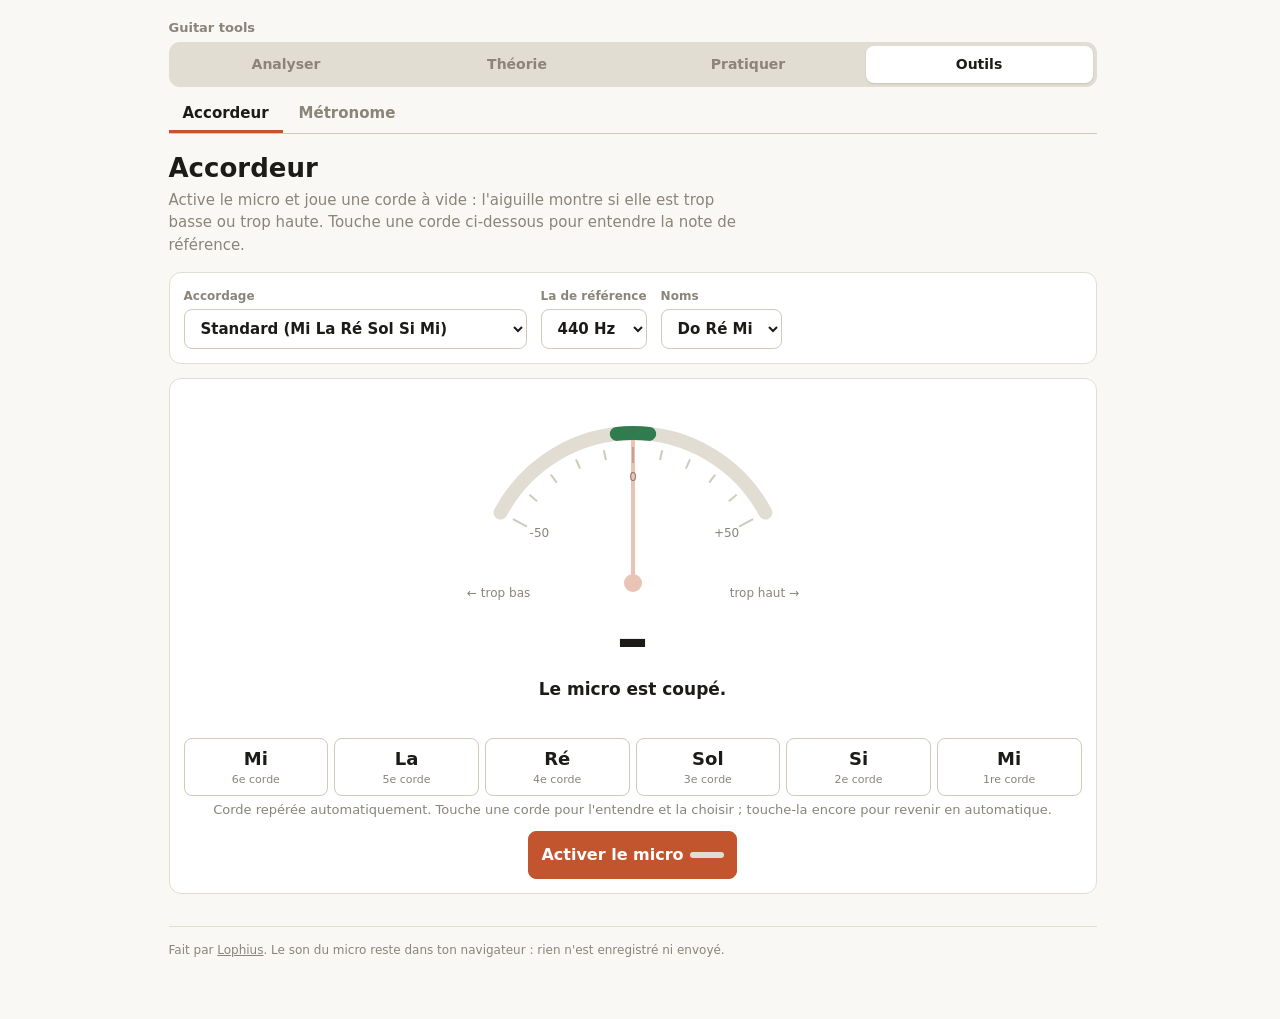
==== accordeur.html @ 3ed65cc6 "Navigation en 4 familles ; Accordeur, Métronome, CAGED, Cercle des quintes ; micro dans Manche et Or" ====
<!DOCTYPE html>
<html lang="fr"><head><meta charset="utf-8"><meta name="viewport" content="width=device-width,initial-scale=1">
<title>Accordeur · Guitar tools</title>
<meta name="description" content="Accordeur de guitare au micro : standard, Drop D, open tunings, La 440 réglable.">
<link rel="icon" href="data:image/svg+xml,%3Csvg xmlns='http://www.w3.org/2000/svg' viewBox='0 0 32 32'%3E%3Crect width='32' height='32' rx='7' fill='%23c2552d'/%3E%3Cg stroke='%23fff' stroke-width='1.6'%3E%3Cpath d='M6 9h20M6 14h20M6 19h20M6 24h20'/%3E%3C/g%3E%3Ccircle cx='13' cy='14' r='3' fill='%23fff'/%3E%3C/svg%3E">
<link rel="stylesheet" href="assets/style.css?v=9">
<style>
:root{--ok:#2f7d4f;--okL:#e2f1e7}
@media(prefers-color-scheme:dark){:root{--ok:#5fbf86;--okL:#17301f}}
.tuner{text-align:center}
.tuner .note{font-size:64px;font-weight:800;line-height:1;margin:4px 0 0;min-height:64px}
.tuner .note sub{font-size:22px;font-weight:600;color:var(--mut);vertical-align:baseline;margin-left:2px}
.tuner .hint{font-size:17px;font-weight:600;min-height:1.6em;margin:6px 0 2px}
.tuner .hint.ok{color:var(--ok)}.tuner .hint.lo,.tuner .hint.hi{color:var(--acc)}
.tuner .hz{font-size:13px;color:var(--mut);font-variant-numeric:tabular-nums;min-height:1.4em}
.gauge{max-width:360px;margin:0 auto}
.gauge svg{width:100%;height:auto}
#needle{transition:transform .12s linear;transform-origin:180px 190px}
.gauge.ok #needle line{stroke:var(--ok)}.gauge.ok #needle circle{fill:var(--ok)}
.strings{display:grid;grid-template-columns:repeat(6,minmax(0,1fr));gap:6px;margin:14px 0 4px}
.strings button{display:flex;flex-direction:column;align-items:center;gap:0;padding:6px 2px;min-height:56px}
.strings button b{font-size:18px}.strings button small{font-size:11px;color:var(--mut)}
.strings button.det{border-color:var(--acc);box-shadow:inset 0 0 0 1px var(--acc)}
.strings button.tuned{background:var(--okL);border-color:var(--ok)}
.strings button.lock{background:var(--acc);border-color:var(--acc);color:#fff}.strings button.lock small{color:#fff}
.go{display:flex;justify-content:center;gap:8px;flex-wrap:wrap;margin-top:12px}
.go button{min-width:200px;min-height:48px;font-size:16px}
</style></head><body><main>
<p class="brand">Guitar tools</p>
<nav class="tabs" id="tabs"></nav>
<h1>Accordeur</h1>
<p class="sub">Active le micro et joue une corde à vide : l'aiguille montre si elle est trop basse ou trop haute. Touche une corde ci-dessous pour entendre la note de référence.</p>

<div class="panel">
  <div class="fields">
    <label class="field">Accordage <select id="tun"></select></label>
    <label class="field">La de référence <select id="a4"></select></label>
    <label class="field">Noms <select id="nom"><option value="fr">Do Ré Mi</option><option value="en">C D E</option></select></label>
  </div>
</div>

<div class="card tuner">
  <div class="gauge" id="gauge"></div>
  <div class="note" id="note">–</div>
  <div class="hint" id="hint">Le micro est coupé.</div>
  <div class="hz" id="hz"></div>
  <div class="strings" id="strings"></div>
  <p class="muted" style="font-size:13px;margin:4px 0 0" id="shelp">Corde repérée automatiquement. Touche une corde pour l'entendre et la choisir ; touche-la encore pour revenir en automatique.</p>
  <div class="go"><button class="pri" id="micBtn" data-label="Activer le micro">Activer le micro</button></div>
</div>

<footer>Fait par <a href="https://www.lophius.be">Lophius</a>. Le son du micro reste dans ton navigateur : rien n'est enregistré ni envoyé.</footer>
</main>
<script src="assets/nav.js?v=8"></script>
<script src="assets/music.js?v=4"></script>
<script>
{
const $=id=>document.getElementById(id);
// Hauteurs de la corde grave à la corde aiguë
const TUN=[
  ['std','Standard (Mi La Ré Sol Si Mi)',[40,45,50,55,59,64]],
  ['dropd','Drop D (Ré La Ré Sol Si Mi)',[38,45,50,55,59,64]],
  ['half','½ ton plus bas (Mib…)',[39,44,49,54,58,63]],
  ['full','1 ton plus bas (Ré Sol Do Fa La Ré)',[38,43,48,53,57,62]],
  ['dropc','Drop C (Do Sol Do Fa La Ré)',[36,43,48,53,57,62]],
  ['dadgad','DADGAD (Ré La Ré Sol La Ré)',[38,45,50,55,57,62]],
  ['openg','Open G (Ré Sol Ré Sol Si Ré)',[38,43,50,55,59,62]],
  ['opend','Open D (Ré La Ré Fa# La Ré)',[38,45,50,54,57,62]],
  ['opene','Open E (Mi Si Mi Sol# Si Mi)',[40,47,52,56,59,64]]
];
const S=M.get('gt.tuner',{tun:'std'});
$('tun').innerHTML=TUN.map(t=>`<option value="${t[0]}">${t[1]}</option>`).join('');$('tun').value=S.tun;
$('a4').innerHTML=[432,435,438,439,440,441,442,443,444,446].map(v=>`<option value="${v}">${v} Hz</option>`).join('');$('a4').value=String(M.A4());
$('nom').value=M.get('gt.nom','fr');
let lock=null,smooth=null,tuned=new Set(),okSince=0,lastDet=null;
const strs=()=>TUN.find(t=>t[0]===$('tun').value)[2];
const nm=m=>{const n=$('nom').value==='fr'?M.FRS:M.SH,f=$('nom').value==='fr'?M.FRF:M.FLT;const pc=((m%12)+12)%12;return [1,3,8,10].includes(pc)&&$('tun').value==='half'?f[pc]:n[pc];};

// Cadran : de -50 à +50 cents
(function(){
  const cx=180,cy=190,R=150,ang=c=>(c/50)*62*Math.PI/180,P=(c,r)=>[cx+r*Math.sin(ang(c)),cy-r*Math.cos(ang(c))];
  let g='';
  const arc=(c0,c1,r,col,w)=>{const[a,b]=P(c0,r),[c,d]=P(c1,r);return `<path d="M${a} ${b} A${r} ${r} 0 0 1 ${c} ${d}" fill="none" stroke="${col}" stroke-width="${w}" stroke-linecap="round"/>`;};
  g+=arc(-50,50,R,'var(--line)',14)+arc(-5,5,R,'var(--ok)',14);
  for(let c=-50;c<=50;c+=10){const[a,b]=P(c,R-14),[x,y]=P(c,R-(c%50===0?30:24));g+=`<line x1="${a}" y1="${b}" x2="${x}" y2="${y}" stroke="var(--line2)" stroke-width="2"/>`;
    if(c%50===0||c===0){const[tx,ty]=P(c,R-44);g+=`<text x="${tx}" y="${ty+4}" font-size="12" text-anchor="middle" fill="var(--mut)">${c>0?'+':''}${c}</text>`;}}
  g+=`<text x="14" y="204" font-size="12" fill="var(--mut)">← trop bas</text><text x="346" y="204" font-size="12" fill="var(--mut)" text-anchor="end">trop haut →</text>`;
  g+=`<g id="needle" opacity=".35"><line x1="${cx}" y1="${cy}" x2="${cx}" y2="${cy-R+8}" stroke="var(--acc)" stroke-width="4" stroke-linecap="round"/><circle cx="${cx}" cy="${cy}" r="9" fill="var(--acc)"/></g>`;
  $('gauge').innerHTML=`<svg viewBox="0 0 360 210" font-family="system-ui,sans-serif">${g}</svg>`;
})();
const needle=()=>document.getElementById('needle');

function drawStrings(){
  const t=strs();
  $('strings').innerHTML=t.map((m,i)=>`<button data-i="${i}" class="${lock===i?'lock':''} ${tuned.has(i)?'tuned':''} ${lastDet===i&&lock==null?'det':''}"><b>${nm(m)}</b><small>${6-i===1?'1re':(6-i)+'e'} corde</small></button>`).join('');
}
function save(){M.set('gt.tuner',{tun:$('tun').value});M.set('gt.a4',+$('a4').value);M.set('gt.nom',$('nom').value);}
function reset(){tuned=new Set();lock=null;smooth=null;lastDet=null;drawStrings();}
['tun','a4','nom'].forEach(id=>$(id).onchange=()=>{save();if(id!=='nom')reset();else drawStrings();});

function show(o){
  const g=$('gauge');
  if(!o||!o.f){if(smooth!=null&&o&&o.rms<.004){needle().setAttribute('opacity','.35');}
    if(!o||o.rms<.004){$('hz').textContent='';$('hint').textContent=M.mic.on?'Joue une corde à vide…':'Le micro est coupé.';$('hint').className='hint';g.classList.remove('ok');}return;}
  const t=strs(),mf=M.freqToMidi(o.f);
  // corde visée : celle choisie, sinon la plus proche de la note entendue
  let i=lock;if(i==null){i=0;t.forEach((m,k)=>{if(Math.abs(mf-m)<Math.abs(mf-t[i]))i=k;});}
  const dev=(mf-t[i])*100;
  if(i!==lastDet)smooth=null;
  smooth=smooth==null||Math.abs(dev-smooth)>60?dev:smooth*.6+dev*.4;
  const c=Math.max(-50,Math.min(50,smooth));
  needle().style.transform=`rotate(${c/50*62}deg)`;needle().setAttribute('opacity','1');
  $('note').innerHTML=`${nm(t[i])}<sub>${Math.floor(t[i]/12)-1}</sub>`;
  $('hz').textContent=`${o.f.toFixed(1)} Hz · visé ${(M.A4()*Math.pow(2,(t[i]-69)/12)).toFixed(1)} Hz · ${smooth>0?'+':''}${Math.round(smooth)} cents`;
  const h=$('hint'),ok=Math.abs(smooth)<=5;g.classList.toggle('ok',ok);
  if(ok){h.textContent='Juste !';h.className='hint ok';if(!okSince)okSince=Date.now();if(Date.now()-okSince>600&&!tuned.has(i)){tuned.add(i);drawStrings();}}
  else{okSince=0;const st=Math.abs(smooth)/100;
    h.textContent=smooth<0?(st>=.75?`Trop bas : monte d'environ ${st.toFixed(1).replace('.',',')} demi-ton`:'Un peu bas : tends la corde'):(st>=.75?`Trop haut : descends d'environ ${st.toFixed(1).replace('.',',')} demi-ton`:'Un peu haut : détends la corde');
    h.className='hint '+(smooth<0?'lo':'hi');}
  if(lastDet!==i){lastDet=i;drawStrings();}
}
$('strings').addEventListener('click',e=>{const b=e.target.closest('button');if(!b)return;const i=+b.dataset.i;
  lock=lock===i?null:i;smooth=null;drawStrings();
  if(lock!=null){const t=M.now()+.05,m=strs()[i];[0,1.3].forEach(d=>M.pluck(t+d,m,.35,2.2));}});
M.micButton($('micBtn'),{onFrame:show,
  onStart:()=>{$('micBtn').firstChild.textContent='Couper le micro ';$('hint').textContent='Joue une corde à vide…';},
  onStop:()=>{$('micBtn').firstChild.textContent='Activer le micro ';show(null);needle().style.transform='rotate(0deg)';needle().setAttribute('opacity','.35');$('note').textContent='–';$('hz').textContent='';}});
drawStrings();
}
</script></body></html>
---- assets/style.css ----
/* Guitar tools — styles communs à tous les onglets.
   Couleurs : orange = note jouée / position de la main, bleu = tonique, rouge = hors gamme. */
:root{
  --bg:#faf8f4;--fg:#1d1b18;--mut:#8a847a;--line:#e2ddd3;--line2:#d0c9bc;
  --acc:#c2552d;--accL:#f7e6dd;--root:#2d6a8f;--rootL:#e4eef5;
  --card:#ffffff;--out:#b3261e;--str:#9c958a;
}
@media(prefers-color-scheme:dark){:root{
  --bg:#161513;--fg:#eee9e0;--mut:#948d82;--line:#2f2c28;--line2:#3d3934;
  --acc:#e07a4f;--accL:#3a2419;--root:#6fb0d6;--rootL:#1b2b36;
  --card:#1f1d1a;--out:#ef6b62;--str:#6b655c;
}}
html{scrollbar-gutter:stable}
[hidden]{display:none!important}
*{box-sizing:border-box;min-width:0}
body{margin:0;background:var(--bg);color:var(--fg);font:15px/1.5 system-ui,-apple-system,"Segoe UI",sans-serif;overflow-x:clip}
main{max-width:960px;margin:auto;padding:18px 16px 60px}
a{color:inherit}

/* En-tête commun */
.brand{font-size:13px;font-weight:600;color:var(--mut);margin:0 0 2px}
nav.tabs{margin:0 0 20px}
nav.tabs .groups{display:grid;grid-template-columns:repeat(4,minmax(0,1fr));gap:4px;background:var(--line);border-radius:11px;padding:4px;margin:4px 0 6px}
nav.tabs .groups a{text-align:center;padding:8px 4px;border-radius:8px;color:var(--mut);text-decoration:none;font-weight:600;font-size:14px;white-space:nowrap;overflow:hidden;text-overflow:ellipsis}
nav.tabs .groups a.on{background:var(--card);color:var(--fg);box-shadow:0 1px 2px rgba(0,0,0,.12)}
nav.tabs .subtabs{display:flex;flex-wrap:wrap;gap:2px;overflow:hidden;border-bottom:1px solid var(--line2)}
nav.tabs .subtabs a{flex:none;padding:9px 14px;color:var(--mut);text-decoration:none;font-weight:600}
/* soulignement dessiné à l'intérieur du lien : rien ne dépasse, donc aucune barre de défilement */
nav.tabs .subtabs a[aria-current]{color:var(--fg);box-shadow:inset 0 -3px 0 var(--acc)}
h1{font-size:26px;line-height:1.1;margin:0 0 6px}
.sub{color:var(--mut);margin:0 0 16px;max-width:62ch}

/* Panneau de réglages */
.panel{background:var(--card);border:1px solid var(--line);border-radius:12px;padding:14px;margin:0 0 14px}
.fields{display:flex;flex-wrap:wrap;gap:12px 14px;align-items:flex-end}
.field{display:flex;flex-direction:column;gap:4px;font-size:12px;font-weight:600;color:var(--mut)}
.check{display:flex;align-items:center;gap:6px;font-size:14px;color:var(--fg);min-height:40px}
.check input{width:18px;height:18px;accent-color:var(--acc)}
select,button,textarea{font:inherit;color:var(--fg)}
select,button{font-size:15px;padding:8px 12px;min-height:40px;border-radius:8px;border:1px solid var(--line2);background:var(--card);cursor:pointer}
select:focus-visible,button:focus-visible,textarea:focus-visible{outline:2px solid var(--acc);outline-offset:2px}
button.pri{background:var(--acc);border-color:var(--acc);color:#fff;font-weight:600}
.grow{margin-left:auto}

/* Contrôle segmenté (positions, suggestions) */
.seg{display:flex;flex-wrap:wrap;gap:6px}
.seg button{font-size:14px;padding:6px 12px;min-height:36px}
.seg button.on{background:var(--acc);border-color:var(--acc);color:#fff;font-weight:600}

/* Bande des notes de la gamme */
.strip{display:flex;flex-wrap:wrap;align-items:center;gap:6px;margin:0 0 10px}
.strip .n{background:var(--card);border:1px solid var(--line2);border-radius:8px;padding:5px 9px;text-align:center;min-width:48px}
.strip .n b{display:block;font-size:16px;line-height:1.2}
.strip .n small{color:var(--mut);font-size:12px}
.strip .n.r{border:2px solid var(--root)}.strip .n.r b{color:var(--root)}
.strip .n.hot{background:var(--acc);border-color:var(--acc)}.strip .n.hot b,.strip .n.hot small{color:#fff}
.strip .st{font-size:11px;color:var(--mut);margin:0 -2px}

/* Légende */
.legend{font-size:13px;color:var(--mut);display:flex;gap:6px 14px;flex-wrap:wrap;margin:0 0 6px}
.dot{display:inline-block;width:12px;height:12px;border-radius:50%;vertical-align:-1px;margin-right:5px}
.dot.play{background:var(--acc)}
.dot.scale{background:var(--card);border:1.5px solid var(--str)}
.dot.root{background:var(--card);border:2px solid var(--root)}
.dot.outs{background:var(--out)}
.dot.box{background:var(--accL);border:1.5px solid var(--acc);border-radius:3px}
.dot.offp{border:1.5px dashed var(--acc)}

/* Cartes */
.card{background:var(--card);border:1px solid var(--line);border-radius:12px;padding:14px;margin:14px 0}
.card h2{font-size:16px;margin:0 0 10px;display:flex;flex-wrap:wrap;gap:4px 10px;align-items:baseline}
.card h2 small{font-weight:400;color:var(--mut);font-size:13px}
.scroll{overflow-x:auto}
/* Dessins qui s'adaptent à la largeur de la carte */
.fit svg{max-width:100%;height:auto}
/* Manche complet (Gammes) : prend toute la largeur de la carte */
.fit.full svg{width:100%}
svg{display:block}
.muted{color:var(--mut)}
.info{font-size:14px;margin:0 0 10px}

/* Manche : note en cours d'écoute */
g.hot circle.dot{fill:var(--acc)!important;stroke:var(--acc)!important}
g.hot text{fill:#fff!important;font-weight:700}

/* Gros chiffres, statistiques */
.stat{display:flex;flex-direction:column;font-size:12px;color:var(--mut)}
.stat b{font-size:22px;color:var(--fg);font-variant-numeric:tabular-nums}
/* Bouton micro */
.mic{display:inline-flex;align-items:center;gap:6px}
.mic.on{background:var(--root);border-color:var(--root);color:#fff;font-weight:600}
.mic .lvl{display:inline-block;width:34px;height:6px;border-radius:3px;background:var(--line);overflow:hidden}
.mic .lvl i{display:block;height:100%;width:0;background:currentColor}

footer{color:var(--mut);font-size:12px;margin-top:32px;padding-top:14px;border-top:1px solid var(--line)}

/* Mobile */
@media(max-width:600px){
  main{padding:12px 12px 48px}
  h1{font-size:22px}
  .sub{font-size:14px}
  nav.tabs .subtabs a{padding:9px 11px}
  nav.tabs .groups a{font-size:13px}
  .panel,.card{padding:12px;border-radius:10px}
  .fields{display:grid;grid-template-columns:minmax(0,1fr) minmax(0,1fr);gap:10px}
  .field select{width:100%}
  .fields .check{grid-column:span 2;min-height:32px}
  .fields button{grid-column:span 2;width:100%}
  .grow{margin-left:0}
  .strip .n{min-width:42px;padding:4px 7px}
  .strip .n b{font-size:15px}
  .legend{font-size:12px}
}
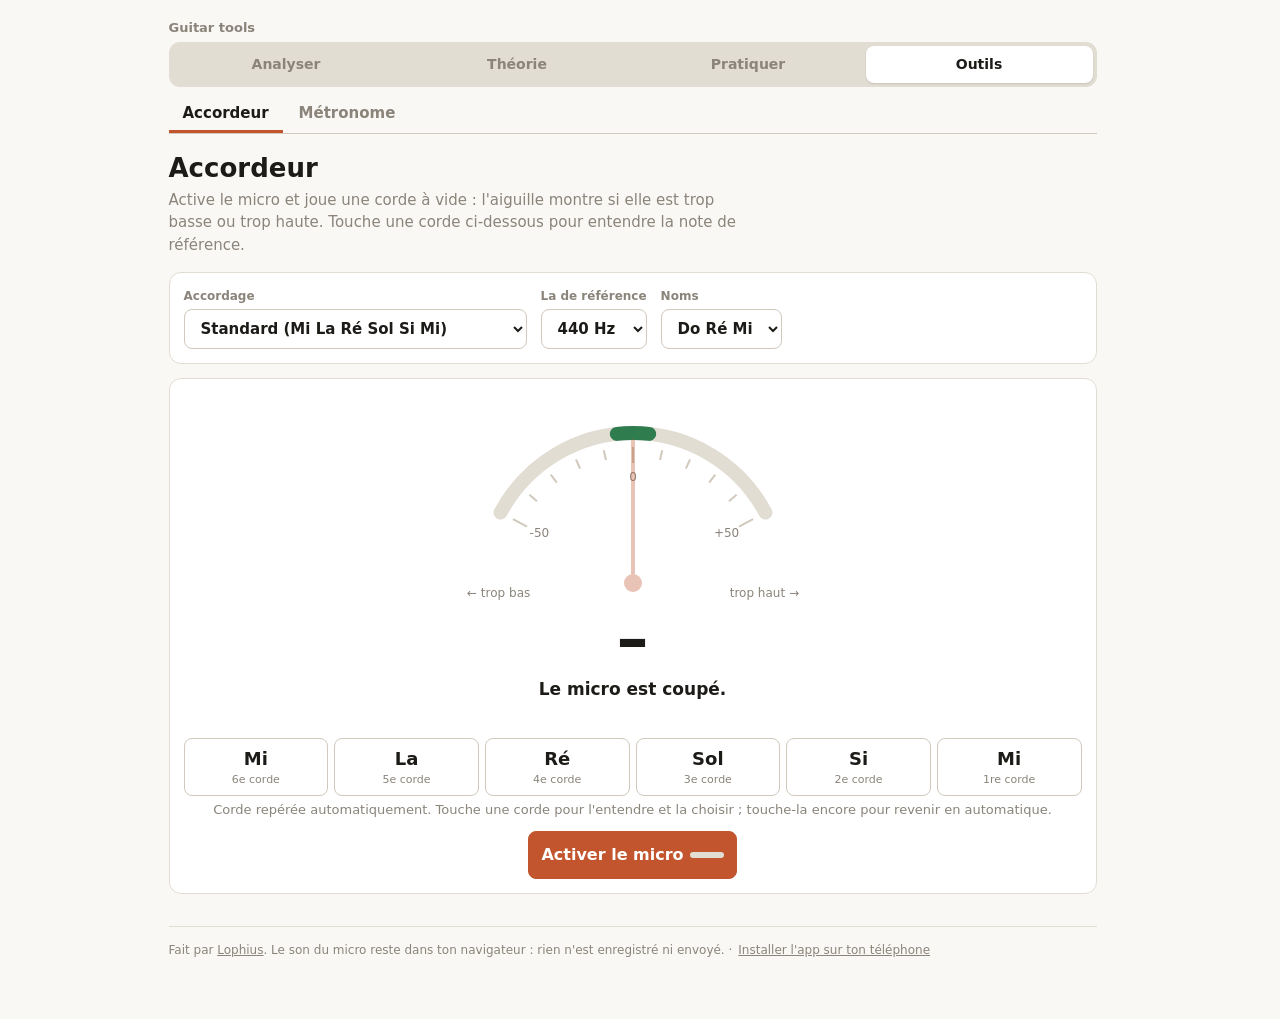
==== commit 0e369a1c: "Application installable (manifest, icônes, service worker hors ligne) et écran gardé allumé pendant " ====
--- a/accordeur.html
+++ b/accordeur.html
@@ -3,7 +3,14 @@
 <title>Accordeur · Guitar tools</title>
 <meta name="description" content="Accordeur de guitare au micro : standard, Drop D, open tunings, La 440 réglable.">
 <link rel="icon" href="data:image/svg+xml,%3Csvg xmlns='http://www.w3.org/2000/svg' viewBox='0 0 32 32'%3E%3Crect width='32' height='32' rx='7' fill='%23c2552d'/%3E%3Cg stroke='%23fff' stroke-width='1.6'%3E%3Cpath d='M6 9h20M6 14h20M6 19h20M6 24h20'/%3E%3C/g%3E%3Ccircle cx='13' cy='14' r='3' fill='%23fff'/%3E%3C/svg%3E">
-<link rel="stylesheet" href="assets/style.css?v=9">
+<link rel="manifest" href="manifest.webmanifest">
+<meta name="theme-color" content="#c2552d">
+<meta name="apple-mobile-web-app-capable" content="yes">
+<meta name="mobile-web-app-capable" content="yes">
+<meta name="apple-mobile-web-app-title" content="Guitar tools">
+<meta name="apple-mobile-web-app-status-bar-style" content="default">
+<link rel="apple-touch-icon" href="assets/icons/apple-touch-icon.png">
+<link rel="stylesheet" href="assets/style.css?v=10">
 <style>
 :root{--ok:#2f7d4f;--okL:#e2f1e7}
 @media(prefers-color-scheme:dark){:root{--ok:#5fbf86;--okL:#17301f}}
@@ -51,8 +58,8 @@
 
 <footer>Fait par <a href="https://www.lophius.be">Lophius</a>. Le son du micro reste dans ton navigateur : rien n'est enregistré ni envoyé.</footer>
 </main>
-<script src="assets/nav.js?v=8"></script>
-<script src="assets/music.js?v=4"></script>
+<script src="assets/nav.js?v=9"></script>
+<script src="assets/music.js?v=7"></script>
 <script>
 {
 const $=id=>document.getElementById(id);
@@ -100,8 +107,8 @@
 
 function show(o){
   const g=$('gauge');
-  if(!o||!o.f){if(smooth!=null&&o&&o.rms<.004){needle().setAttribute('opacity','.35');}
-    if(!o||o.rms<.004){$('hz').textContent='';$('hint').textContent=M.mic.on?'Joue une corde à vide…':'Le micro est coupé.';$('hint').className='hint';g.classList.remove('ok');}return;}
+  if(!o||!o.f){if(smooth!=null&&o&&o.rms<.0025){needle().setAttribute('opacity','.35');}
+    if(!o||o.rms<.0025){$('hz').textContent='';$('hint').textContent=M.mic.on?'Joue une corde à vide…':'Le micro est coupé.';$('hint').className='hint';g.classList.remove('ok');}return;}
   const t=strs(),mf=M.freqToMidi(o.f);
   // corde visée : celle choisie, sinon la plus proche de la note entendue
   let i=lock;if(i==null){i=0;t.forEach((m,k)=>{if(Math.abs(mf-m)<Math.abs(mf-t[i]))i=k;});}
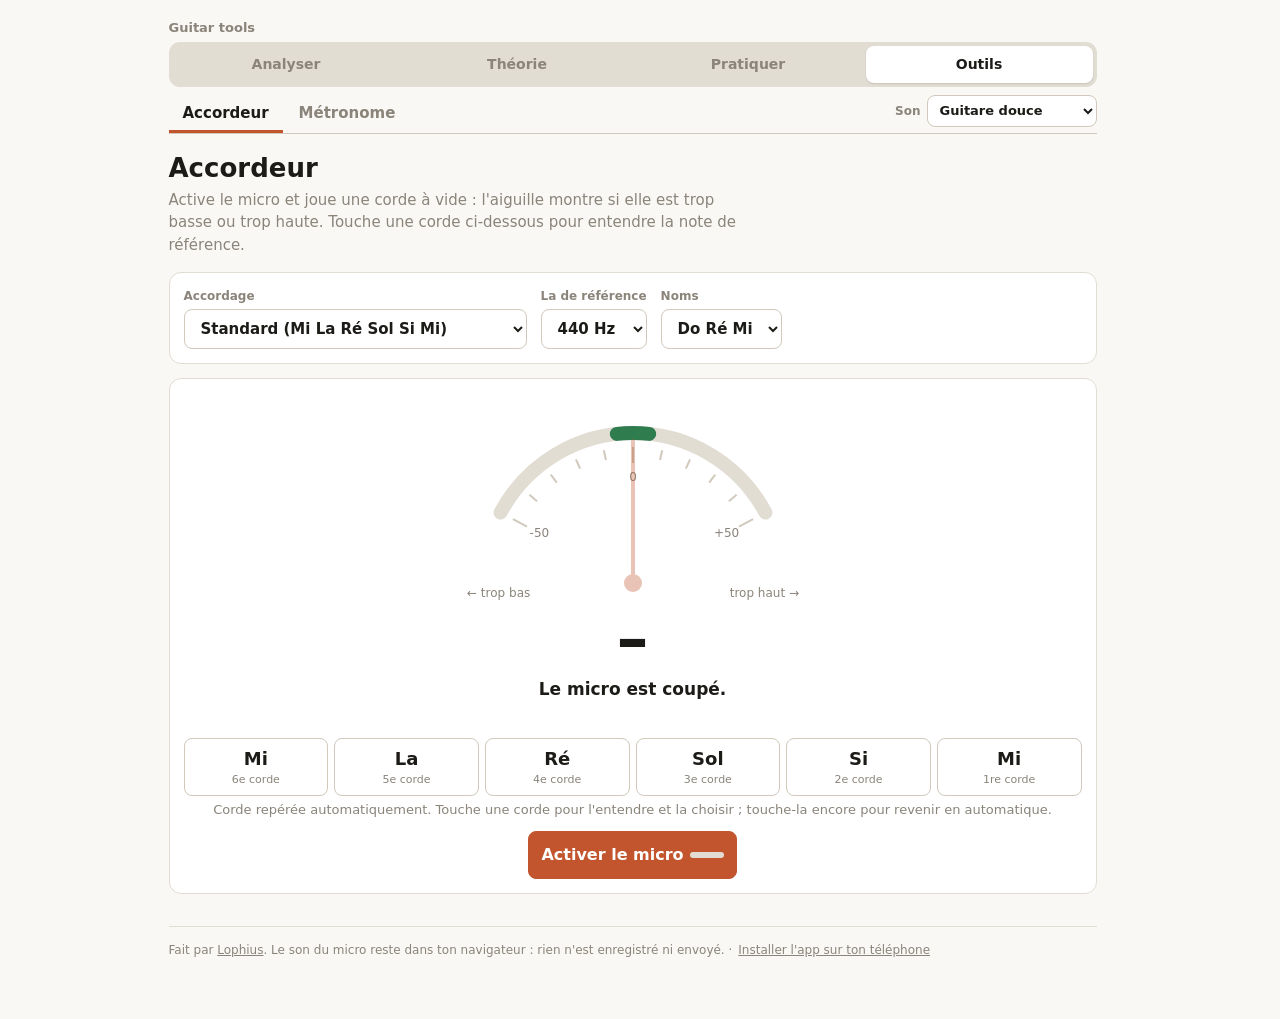
==== commit 16c94401: "Choix du son de guitare partout : douce, folk, nylon, électrique clean, crunch, saturée Co-Authored-" ====
--- a/accordeur.html
+++ b/accordeur.html
@@ -10,7 +10,7 @@
 <meta name="apple-mobile-web-app-title" content="Guitar tools">
 <meta name="apple-mobile-web-app-status-bar-style" content="default">
 <link rel="apple-touch-icon" href="assets/icons/apple-touch-icon.png">
-<link rel="stylesheet" href="assets/style.css?v=10">
+<link rel="stylesheet" href="assets/style.css?v=11">
 <style>
 :root{--ok:#2f7d4f;--okL:#e2f1e7}
 @media(prefers-color-scheme:dark){:root{--ok:#5fbf86;--okL:#17301f}}
@@ -58,8 +58,8 @@
 
 <footer>Fait par <a href="https://www.lophius.be">Lophius</a>. Le son du micro reste dans ton navigateur : rien n'est enregistré ni envoyé.</footer>
 </main>
-<script src="assets/nav.js?v=9"></script>
-<script src="assets/music.js?v=7"></script>
+<script src="assets/nav.js?v=10"></script>
+<script src="assets/music.js?v=8"></script>
 <script>
 {
 const $=id=>document.getElementById(id);
--- a/assets/style.css
+++ b/assets/style.css
@@ -27,6 +27,8 @@
 nav.tabs .subtabs a{flex:none;padding:9px 14px;color:var(--mut);text-decoration:none;font-weight:600}
 /* soulignement dessiné à l'intérieur du lien : rien ne dépasse, donc aucune barre de défilement */
 nav.tabs .subtabs a[aria-current]{color:var(--fg);box-shadow:inset 0 -3px 0 var(--acc)}
+nav.tabs .voice{margin-left:auto;display:flex;align-items:center;gap:6px;font-size:12px;font-weight:600;color:var(--mut);padding:0 0 4px}
+nav.tabs .voice select{font-size:13px;padding:4px 8px;min-height:32px;max-width:170px}
 h1{font-size:26px;line-height:1.1;margin:0 0 6px}
 .sub{color:var(--mut);margin:0 0 16px;max-width:62ch}
 
@@ -101,6 +103,11 @@
   .sub{font-size:14px}
   nav.tabs .subtabs a{padding:9px 11px}
   nav.tabs .groups a{font-size:13px}
+  nav.tabs .voice span{display:none}
+  nav.tabs .subtabs{flex-wrap:nowrap}
+  nav.tabs .subtabs a{padding:9px 9px}
+  nav.tabs .voice{flex:0 1 auto;min-width:64px}
+  nav.tabs .voice select{width:100%;max-width:118px;font-size:12px;padding:4px 4px}
   .panel,.card{padding:12px;border-radius:10px}
   .fields{display:grid;grid-template-columns:minmax(0,1fr) minmax(0,1fr);gap:10px}
   .field select{width:100%}
